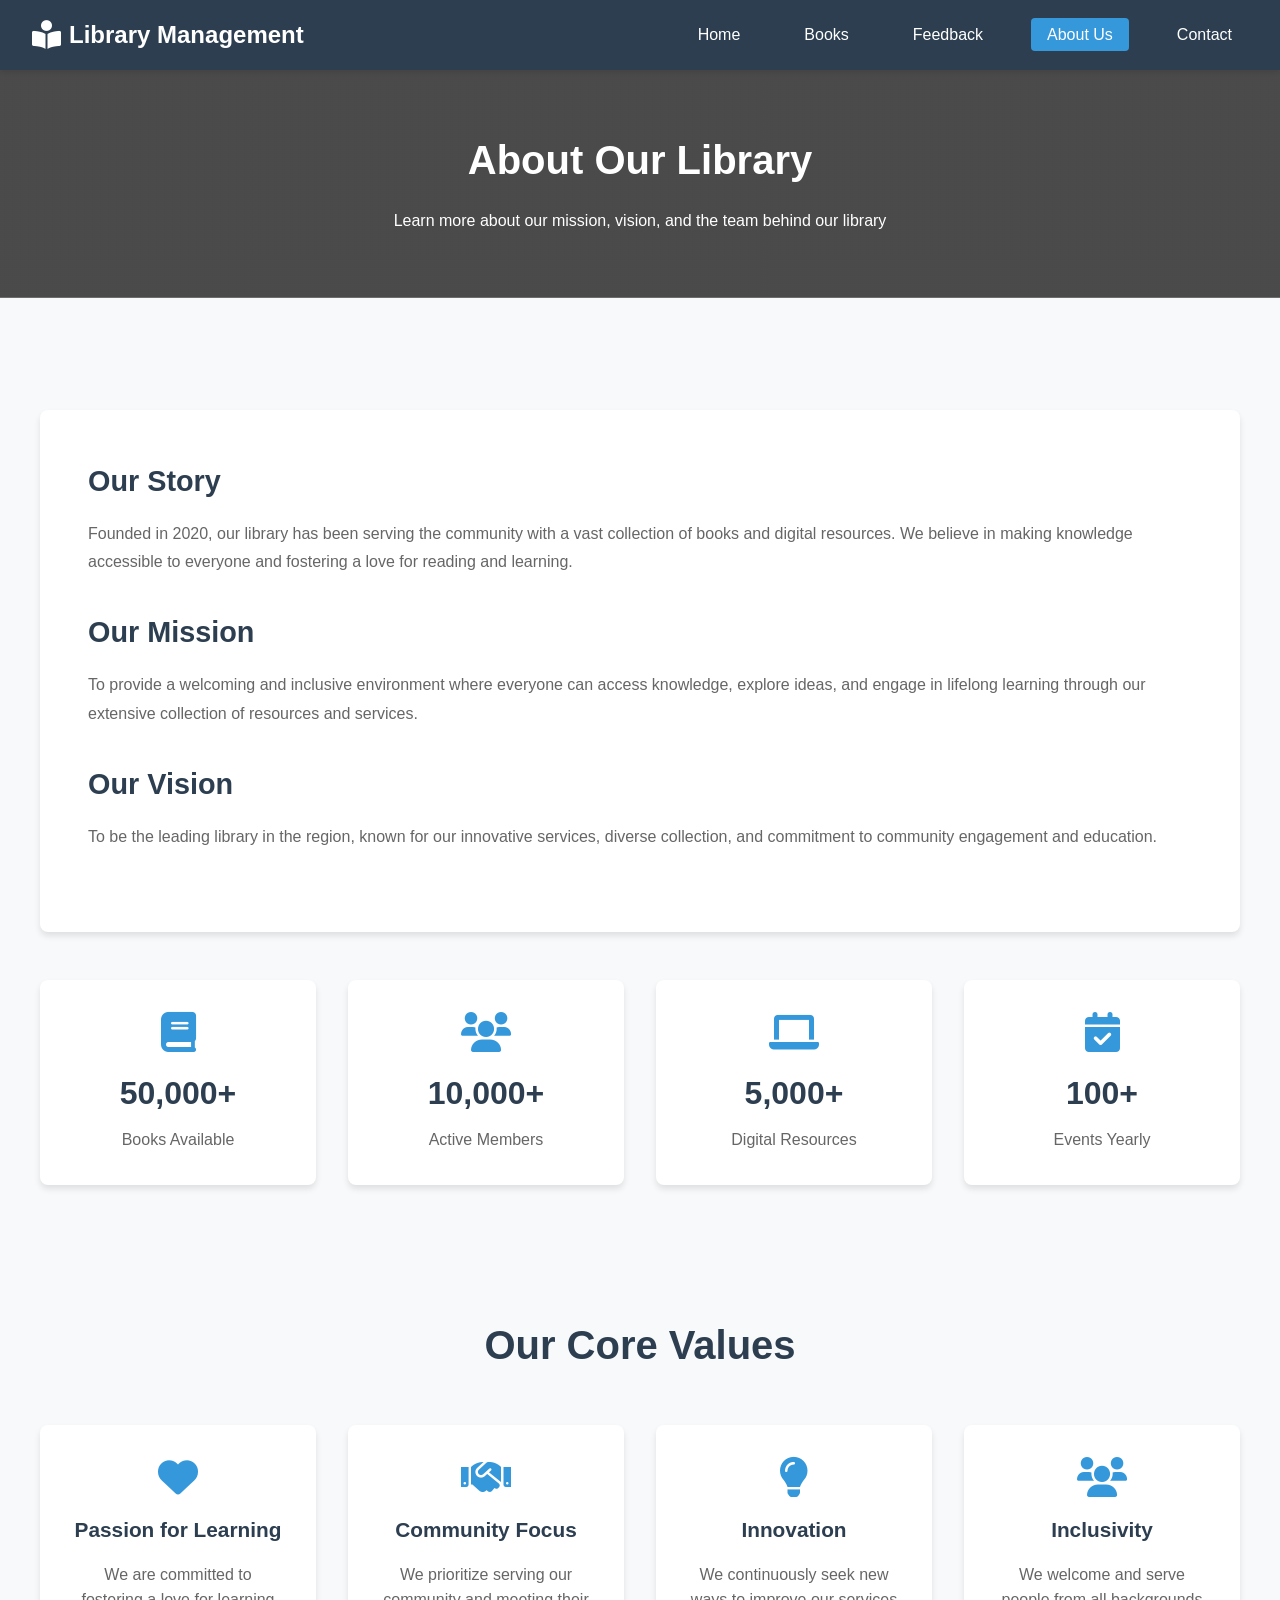
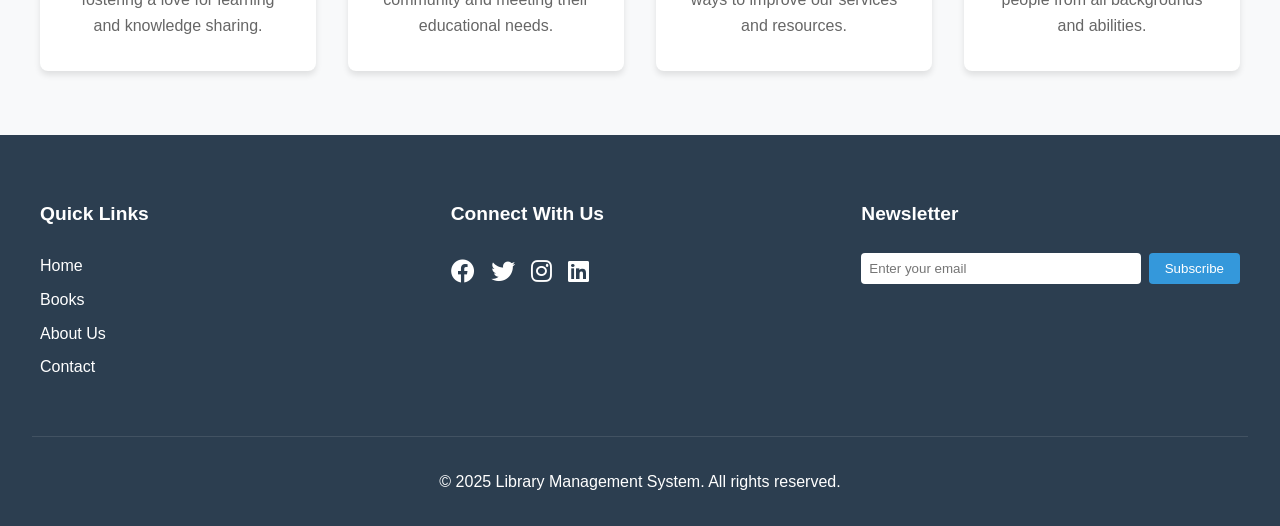
==== about.html @ fca78bbf "Add files via upload" ====
<!DOCTYPE html>
<html lang="en">
<head>
    <meta charset="UTF-8">
    <meta name="viewport" content="width=device-width, initial-scale=1.0">
    <title>Library Management System - About Us</title>
    <link rel="stylesheet" href="styles.css">
    <link rel="stylesheet" href="https://cdnjs.cloudflare.com/ajax/libs/font-awesome/6.0.0/css/all.min.css">
</head>
<body>
    <nav class="navbar">
        <div class="logo">
            <i class="fas fa-book-reader"></i>
            Library Management
        </div>
        <ul class="nav-links">
            <li><a href="index.html">Home</a></li>
            <li><a href="books.html">Books</a></li>
            <li><a href="feedback.html">Feedback</a></li>
            <li><a href="about.html" class="active">About Us</a></li>
            <li><a href="contact.html">Contact</a></li>
        </ul>
    </nav>

    <section class="page-header">
        <h1>About Our Library</h1>
        <p>Learn more about our mission, vision, and the team behind our library</p>
    </section>

    <section class="about-section">
        <div class="about-container">
            <div class="about-content">
                <h2>Our Story</h2>
                <p>Founded in 2020, our library has been serving the community with a vast collection of books and digital resources. We believe in making knowledge accessible to everyone and fostering a love for reading and learning.</p>
                
                <h2>Our Mission</h2>
                <p>To provide a welcoming and inclusive environment where everyone can access knowledge, explore ideas, and engage in lifelong learning through our extensive collection of resources and services.</p>

                <h2>Our Vision</h2>
                <p>To be the leading library in the region, known for our innovative services, diverse collection, and commitment to community engagement and education.</p>
            </div>

            <div class="stats-grid">
                <div class="stat-card">
                    <i class="fas fa-book"></i>
                    <h3>50,000+</h3>
                    <p>Books Available</p>
                </div>
                <div class="stat-card">
                    <i class="fas fa-users"></i>
                    <h3>10,000+</h3>
                    <p>Active Members</p>
                </div>
                <div class="stat-card">
                    <i class="fas fa-laptop"></i>
                    <h3>5,000+</h3>
                    <p>Digital Resources</p>
                </div>
                <div class="stat-card">
                    <i class="fas fa-calendar-check"></i>
                    <h3>100+</h3>
                    <p>Events Yearly</p>
                </div>
            </div>
        </div>
    </section>
    
    <section class="values-section">
        <h2>Our Core Values</h2>
        <div class="values-grid">
            <div class="value-card">
                <i class="fas fa-heart"></i>
                <h3>Passion for Learning</h3>
                <p>We are committed to fostering a love for learning and knowledge sharing.</p>
            </div>
            <div class="value-card">
                <i class="fas fa-handshake"></i>
                <h3>Community Focus</h3>
                <p>We prioritize serving our community and meeting their educational needs.</p>
            </div>
            <div class="value-card">
                <i class="fas fa-lightbulb"></i>
                <h3>Innovation</h3>
                <p>We continuously seek new ways to improve our services and resources.</p>
            </div>
            <div class="value-card">
                <i class="fas fa-users"></i>
                <h3>Inclusivity</h3>
                <p>We welcome and serve people from all backgrounds and abilities.</p>
            </div>
        </div>
    </section>

    <footer>
        <div class="footer-content">
            <div class="footer-section">
                <h3>Quick Links</h3>
                <ul>
                    <li><a href="index.html">Home</a></li>
                    <li><a href="books.html">Books</a></li>
                    <li><a href="about.html">About Us</a></li>
                    <li><a href="contact.html">Contact</a></li>
                </ul>
            </div>
            <div class="footer-section">
                <h3>Connect With Us</h3>
                <div class="social-links">
                    <a href="#"><i class="fab fa-facebook"></i></a>
                    <a href="#"><i class="fab fa-twitter"></i></a>
                    <a href="#"><i class="fab fa-instagram"></i></a>
                    <a href="#"><i class="fab fa-linkedin"></i></a>
                </div>
            </div>
            <div class="footer-section">
                <h3>Newsletter</h3>
                <form class="newsletter-form">
                    <input type="email" placeholder="Enter your email">
                    <button type="submit">Subscribe</button>
                </form>
            </div>
        </div>
        <div class="footer-bottom">
            <p>&copy; 2025 Library Management System. All rights reserved.</p>
        </div>
    </footer>
</body>
</html>
---- styles.css ----
/* Reset and base styles */
* {
    margin: 0;
    padding: 0;
    box-sizing: border-box;
    font-family: 'Arial', sans-serif;
}

body {
    line-height: 1.6;
    color: #333;
    background-color: #f8f9fa;
}

/* Navbar styles */
.navbar {
    background-color: #2c3e50;
    padding: 1rem 2rem;
    position: fixed;
    width: 100%;
    top: 0;
    z-index: 1000;
    display: flex;
    justify-content: space-between;
    align-items: center;
    box-shadow: 0 2px 5px rgba(0,0,0,0.1);
}

.logo {
    color: white;
    font-size: 1.5rem;
    font-weight: bold;
    display: flex;
    align-items: center;
    gap: 0.5rem;
}

.logo i {
    font-size: 1.8rem;
}

.nav-links {
    display: flex;
    list-style: none;
    gap: 2rem;
}

.nav-links a {
    color: white;
    text-decoration: none;
    font-weight: 500;
    transition: all 0.3s ease;
    padding: 0.5rem 1rem;
    border-radius: 4px;
}

.nav-links a:hover, .nav-links a.active {
    background-color: #3498db;
    color: white;
}

/* Hero section */
.hero {
    background: linear-gradient(rgba(0,0,0,0.7), rgba(0,0,0,0.7)), url('https://images.unsplash.com/photo-1507842217343-583bb7270b66?ixlib=rb-1.2.1&auto=format&fit=crop&w=1350&q=80');
    background-size: cover;
    background-position: center;
    height: 100vh;
    display: flex;
    flex-direction: column;
    justify-content: center;
    align-items: center;
    text-align: center;
    color: white;
    padding: 0 1rem;
    margin-top: 0;
}

.hero-content {
    max-width: 800px;
}

.hero h1 {
    font-size: 3.5rem;
    margin-bottom: 1.5rem;
    text-shadow: 2px 2px 4px rgba(0,0,0,0.3);
}

.hero p {
    font-size: 1.3rem;
    margin-bottom: 2rem;
}

.cta-button {
    display: inline-block;
    padding: 1rem 2rem;
    background-color: #3498db;
    color: white;
    text-decoration: none;
    border-radius: 4px;
    font-weight: bold;
    transition: all 0.3s ease;
}

.cta-button:hover {
    background-color: #2980b9;
    transform: translateY(-2px);
}

/* Features section */
.features {
    padding: 5rem 2rem;
    background-color: white;
}

.features h2 {
    text-align: center;
    margin-bottom: 3rem;
    color: #2c3e50;
    font-size: 2.5rem;
}

.features-grid {
    display: grid;
    grid-template-columns: repeat(auto-fit, minmax(250px, 1fr));
    gap: 2rem;
    max-width: 1200px;
    margin: 0 auto;
}

.feature-card {
    text-align: center;
    padding: 2rem;
    background: white;
    border-radius: 8px;
    box-shadow: 0 4px 6px rgba(0,0,0,0.1);
    transition: transform 0.3s ease;
}

.feature-card:hover {
    transform: translateY(-10px);
}

.feature-card i {
    font-size: 3rem;
    color: #3498db;
    margin-bottom: 1rem;
}

.feature-card h3 {
    color: #2c3e50;
    margin-bottom: 1rem;
}

/* Books section */
.page-header {
    background: linear-gradient(rgba(0,0,0,0.7), rgba(0,0,0,0.7)), url('https://images.unsplash.com/photo-1507842217343-583bb7270b66?ixlib=rb-1.2.1&auto=format&fit=crop&w=1350&q=80');
    background-size: cover;
    background-position: center;
    color: white;
    text-align: center;
    padding: 8rem 2rem 4rem;
    margin-bottom: 3rem;
}

.page-header h1 {
    font-size: 2.5rem;
    margin-bottom: 1rem;
}

.books-section {
    padding: 2rem;
    max-width: 1200px;
    margin: 0 auto;
}

.department {
    margin-bottom: 4rem;
}

.department h2 {
    color: #2c3e50;
    margin-bottom: 2rem;
    text-align: center;
    font-size: 2rem;
}

.book-grid {
    display: grid;
    grid-template-columns: repeat(auto-fit, minmax(250px, 1fr));
    gap: 2rem;
}

.book-card {
    background: white;
    border-radius: 8px;
    overflow: hidden;
    box-shadow: 0 4px 6px rgba(0,0,0,0.1);
    transition: transform 0.3s ease;
}

.book-card:hover {
    transform: translateY(-5px);
}

.book-card img {
    width: 100%;
    height: 300px;
    object-fit: cover;
}

.book-card h4 {
    padding: 1rem;
    color: #2c3e50;
    font-size: 1.2rem;
}

.book-card p {
    padding: 0 1rem;
    color: #666;
}

.book-details {
    padding: 1rem;
    display: flex;
    justify-content: space-between;
    align-items: center;
    border-top: 1px solid #eee;
}

.availability {
    padding: 0.3rem 0.8rem;
    border-radius: 20px;
    font-size: 0.9rem;
}

.available {
    background-color: #2ecc71;
    color: white;
}

.unavailable {
    background-color: #e74c3c;
    color: white;
}

.borrow-btn {
    padding: 0.5rem 1rem;
    background-color: #3498db;
    color: white;
    border: none;
    border-radius: 4px;
    cursor: pointer;
    transition: background-color 0.3s ease;
}

.borrow-btn:hover:not([disabled]) {
    background-color: #2980b9;
}

.borrow-btn[disabled] {
    background-color: #bdc3c7;
    cursor: not-allowed;
}

/* Testimonials section */
.testimonials {
    padding: 5rem 2rem;
    background-color: #f8f9fa;
}

.testimonials h2 {
    text-align: center;
    margin-bottom: 3rem;
    color: #2c3e50;
    font-size: 2.5rem;
}

.testimonial-grid {
    display: grid;
    grid-template-columns: repeat(auto-fit, minmax(300px, 1fr));
    gap: 2rem;
    max-width: 1200px;
    margin: 0 auto;
}

.testimonial-card {
    background: white;
    padding: 2rem;
    border-radius: 8px;
    box-shadow: 0 4px 6px rgba(0,0,0,0.1);
}

.testimonial-card i {
    color: #3498db;
    font-size: 2rem;
    margin-bottom: 1rem;
}

.testimonial-author {
    margin-top: 1rem;
    color: #666;
    font-style: italic;
}

/* Footer */
footer {
    background-color: #2c3e50;
    color: white;
    padding: 4rem 2rem 2rem;
}

.footer-content {
    display: grid;
    grid-template-columns: repeat(auto-fit, minmax(250px, 1fr));
    gap: 2rem;
    max-width: 1200px;
    margin: 0 auto;
}

.footer-section h3 {
    margin-bottom: 1.5rem;
    font-size: 1.2rem;
}

.footer-section ul {
    list-style: none;
}

.footer-section ul li {
    margin-bottom: 0.5rem;
}

.footer-section a {
    color: white;
    text-decoration: none;
    transition: color 0.3s ease;
}

.footer-section a:hover {
    color: #3498db;
}

.social-links {
    display: flex;
    gap: 1rem;
}

.social-links a {
    color: white;
    font-size: 1.5rem;
    transition: color 0.3s ease;
}

.social-links a:hover {
    color: #3498db;
}

.newsletter-form {
    display: flex;
    gap: 0.5rem;
}

.newsletter-form input {
    padding: 0.5rem;
    border: none;
    border-radius: 4px;
    flex: 1;
}

.newsletter-form button {
    padding: 0.5rem 1rem;
    background-color: #3498db;
    color: white;
    border: none;
    border-radius: 4px;
    cursor: pointer;
    transition: background-color 0.3s ease;
}

.newsletter-form button:hover {
    background-color: #2980b9;
}

.footer-bottom {
    text-align: center;
    margin-top: 3rem;
    padding-top: 2rem;
    border-top: 1px solid rgba(255,255,255,0.1);
}

/* Responsive design */
@media (max-width: 768px) {
    .navbar {
        flex-direction: column;
        padding: 1rem;
    }

    .nav-links {
        margin-top: 1rem;
        gap: 1rem;
        flex-wrap: wrap;
        justify-content: center;
    }

    .hero h1 {
        font-size: 2.5rem;
    }

    .features-grid,
    .book-grid,
    .testimonial-grid {
        grid-template-columns: 1fr;
    }

    .footer-content {
        grid-template-columns: 1fr;
        text-align: center;
    }

    .social-links {
        justify-content: center;
    }

    .newsletter-form {
        flex-direction: column;
    }
}

/* Feedback section */
.feedback-section {
    padding: 4rem 2rem;
    background-color: #f8f9fa;
}

.feedback-container {
    max-width: 800px;
    margin: 0 auto;
    background: white;
    padding: 3rem;
    border-radius: 8px;
    box-shadow: 0 4px 6px rgba(0,0,0,0.1);
}

.feedback-form {
    display: flex;
    flex-direction: column;
    gap: 1.5rem;
}

.form-group {
    display: flex;
    flex-direction: column;
    gap: 0.5rem;
}

.form-group label {
    color: #2c3e50;
    font-weight: 500;
}

.form-group input,
.form-group select,
.form-group textarea {
    padding: 0.8rem;
    border: 1px solid #ddd;
    border-radius: 4px;
    font-size: 1rem;
    transition: border-color 0.3s ease;
}

.form-group input:focus,
.form-group select:focus,
.form-group textarea:focus {
    outline: none;
    border-color: #3498db;
}

.form-group textarea {
    height: 150px;
    resize: vertical;
}

/* Rating system */
.rating {
    display: flex;
    flex-direction: row-reverse;
    justify-content: flex-end;
    gap: 0.5rem;
}

.rating input {
    display: none;
}

.rating label {
    cursor: pointer;
    font-size: 1.5rem;
    color: #ddd;
    transition: color 0.3s ease;
}

.rating label:hover,
.rating label:hover ~ label,
.rating input:checked ~ label {
    color: #f1c40f;
}

.submit-btn {
    display: flex;
    align-items: center;
    justify-content: center;
    gap: 0.5rem;
    padding: 1rem 2rem;
    background-color: #3498db;
    color: white;
    border: none;
    border-radius: 4px;
    font-size: 1.1rem;
    cursor: pointer;
    transition: all 0.3s ease;
}

.submit-btn:hover {
    background-color: #2980b9;
    transform: translateY(-2px);
}

.submit-btn i {
    font-size: 1.2rem;
}

/* About section */
.about-section {
    padding: 4rem 2rem;
    background-color: #f8f9fa;
}

.about-container {
    max-width: 1200px;
    margin: 0 auto;
}

.about-content {
    background: white;
    padding: 3rem;
    border-radius: 8px;
    box-shadow: 0 4px 6px rgba(0,0,0,0.1);
    margin-bottom: 3rem;
}

.about-content h2 {
    color: #2c3e50;
    margin-bottom: 1rem;
    font-size: 1.8rem;
}

.about-content p {
    margin-bottom: 2rem;
    line-height: 1.8;
    color: #666;
}

.stats-grid {
    display: grid;
    grid-template-columns: repeat(auto-fit, minmax(200px, 1fr));
    gap: 2rem;
    margin-top: 3rem;
}

.stat-card {
    background: white;
    padding: 2rem;
    border-radius: 8px;
    text-align: center;
    box-shadow: 0 4px 6px rgba(0,0,0,0.1);
    transition: transform 0.3s ease;
}

.stat-card:hover {
    transform: translateY(-5px);
}

.stat-card i {
    font-size: 2.5rem;
    color: #3498db;
    margin-bottom: 1rem;
}

.stat-card h3 {
    font-size: 2rem;
    color: #2c3e50;
    margin-bottom: 0.5rem;
}

.stat-card p {
    color: #666;
}

/* Team section */
.team-section {
    padding: 4rem 2rem;
    background-color: white;
}

.team-section h2 {
    text-align: center;
    color: #2c3e50;
    margin-bottom: 3rem;
    font-size: 2.5rem;
}

.team-grid {
    display: grid;
    grid-template-columns: repeat(auto-fit, minmax(250px, 1fr));
    gap: 2rem;
    max-width: 1200px;
    margin: 0 auto;
}

.team-card {
    background: white;
    border-radius: 8px;
    overflow: hidden;
    box-shadow: 0 4px 6px rgba(0,0,0,0.1);
    text-align: center;
    transition: transform 0.3s ease;
}

.team-card:hover {
    transform: translateY(-5px);
}

.team-card img {
    width: 100%;
    height: 300px;
    object-fit: cover;
}

.team-card h3 {
    color: #2c3e50;
    margin: 1rem 0 0.5rem;
    font-size: 1.3rem;
}

.team-card p {
    color: #666;
    margin-bottom: 1rem;
}

.team-card .social-links {
    padding: 1rem;
    background-color: #f8f9fa;
}

.team-card .social-links a {
    color: #2c3e50;
    font-size: 1.2rem;
    margin: 0 0.5rem;
    transition: color 0.3s ease;
}

.team-card .social-links a:hover {
    color: #3498db;
}

/* Values section */
.values-section {
    padding: 4rem 2rem;
    background-color: #f8f9fa;
}

.values-section h2 {
    text-align: center;
    color: #2c3e50;
    margin-bottom: 3rem;
    font-size: 2.5rem;
}

.values-grid {
    display: grid;
    grid-template-columns: repeat(auto-fit, minmax(250px, 1fr));
    gap: 2rem;
    max-width: 1200px;
    margin: 0 auto;
}

.value-card {
    background: white;
    padding: 2rem;
    border-radius: 8px;
    text-align: center;
    box-shadow: 0 4px 6px rgba(0,0,0,0.1);
    transition: transform 0.3s ease;
}

.value-card:hover {
    transform: translateY(-5px);
}

.value-card i {
    font-size: 2.5rem;
    color: #3498db;
    margin-bottom: 1rem;
}

.value-card h3 {
    color: #2c3e50;
    margin-bottom: 1rem;
    font-size: 1.3rem;
}

.value-card p {
    color: #666;
    line-height: 1.6;
}

/* Contact Page Styles */
.contact-section {
    padding: 4rem 2rem;
    background-color: #f8f9fa;
}

.contact-container {
    max-width: 1200px;
    margin: 0 auto;
    display: grid;
    grid-template-columns: 1fr 1fr;
    gap: 2rem;
}

.contact-info {
    display: grid;
    grid-template-columns: repeat(2, 1fr);
    gap: 1.5rem;
}

.info-card {
    background: white;
    padding: 2rem;
    border-radius: 10px;
    box-shadow: 0 2px 15px rgba(0, 0, 0, 0.1);
    text-align: center;
    transition: transform 0.3s ease;
}

.info-card:hover {
    transform: translateY(-5px);
}

.info-card i {
    font-size: 2rem;
    color: #2c3e50;
    margin-bottom: 1rem;
}

.info-card h3 {
    color: #2c3e50;
    margin-bottom: 1rem;
}

.info-card p {
    color: #666;
    margin: 0.5rem 0;
}

.contact-form-container {
    background: white;
    padding: 2rem;
    border-radius: 10px;
    box-shadow: 0 2px 15px rgba(0, 0, 0, 0.1);
}

.contact-form-container h2 {
    color: #2c3e50;
    margin-bottom: 2rem;
    text-align: center;
}

.contact-form {
    display: flex;
    flex-direction: column;
    gap: 1.5rem;
}

.contact-form .form-group {
    display: flex;
    flex-direction: column;
    gap: 0.5rem;
}

.contact-form label {
    color: #2c3e50;
    font-weight: 500;
}

.contact-form input,
.contact-form textarea {
    padding: 0.8rem;
    border: 1px solid #ddd;
    border-radius: 5px;
    font-size: 1rem;
    transition: border-color 0.3s ease;
}

.contact-form input:focus,
.contact-form textarea:focus {
    border-color: #2c3e50;
    outline: none;
}

.contact-form textarea {
    height: 150px;
    resize: vertical;
}

.contact-form .submit-btn {
    background-color: #2c3e50;
    color: white;
    padding: 1rem;
    border: none;
    border-radius: 5px;
    font-size: 1rem;
    cursor: pointer;
    display: flex;
    align-items: center;
    justify-content: center;
    gap: 0.5rem;
    transition: background-color 0.3s ease, transform 0.3s ease;
}

.contact-form .submit-btn:hover {
    background-color: #34495e;
    transform: translateY(-2px);
}

.map-section {
    padding: 4rem 2rem;
    background-color: white;
}

.map-section h2 {
    text-align: center;
    color: #2c3e50;
    margin-bottom: 2rem;
}

.map-container {
    max-width: 1200px;
    margin: 0 auto;
    border-radius: 10px;
    overflow: hidden;
    box-shadow: 0 2px 15px rgba(0, 0, 0, 0.1);
}

/* Responsive Design for Contact Page */
@media (max-width: 768px) {
    .contact-container {
        grid-template-columns: 1fr;
    }

    .contact-info {
        grid-template-columns: 1fr;
    }

    .info-card {
        padding: 1.5rem;
    }
}
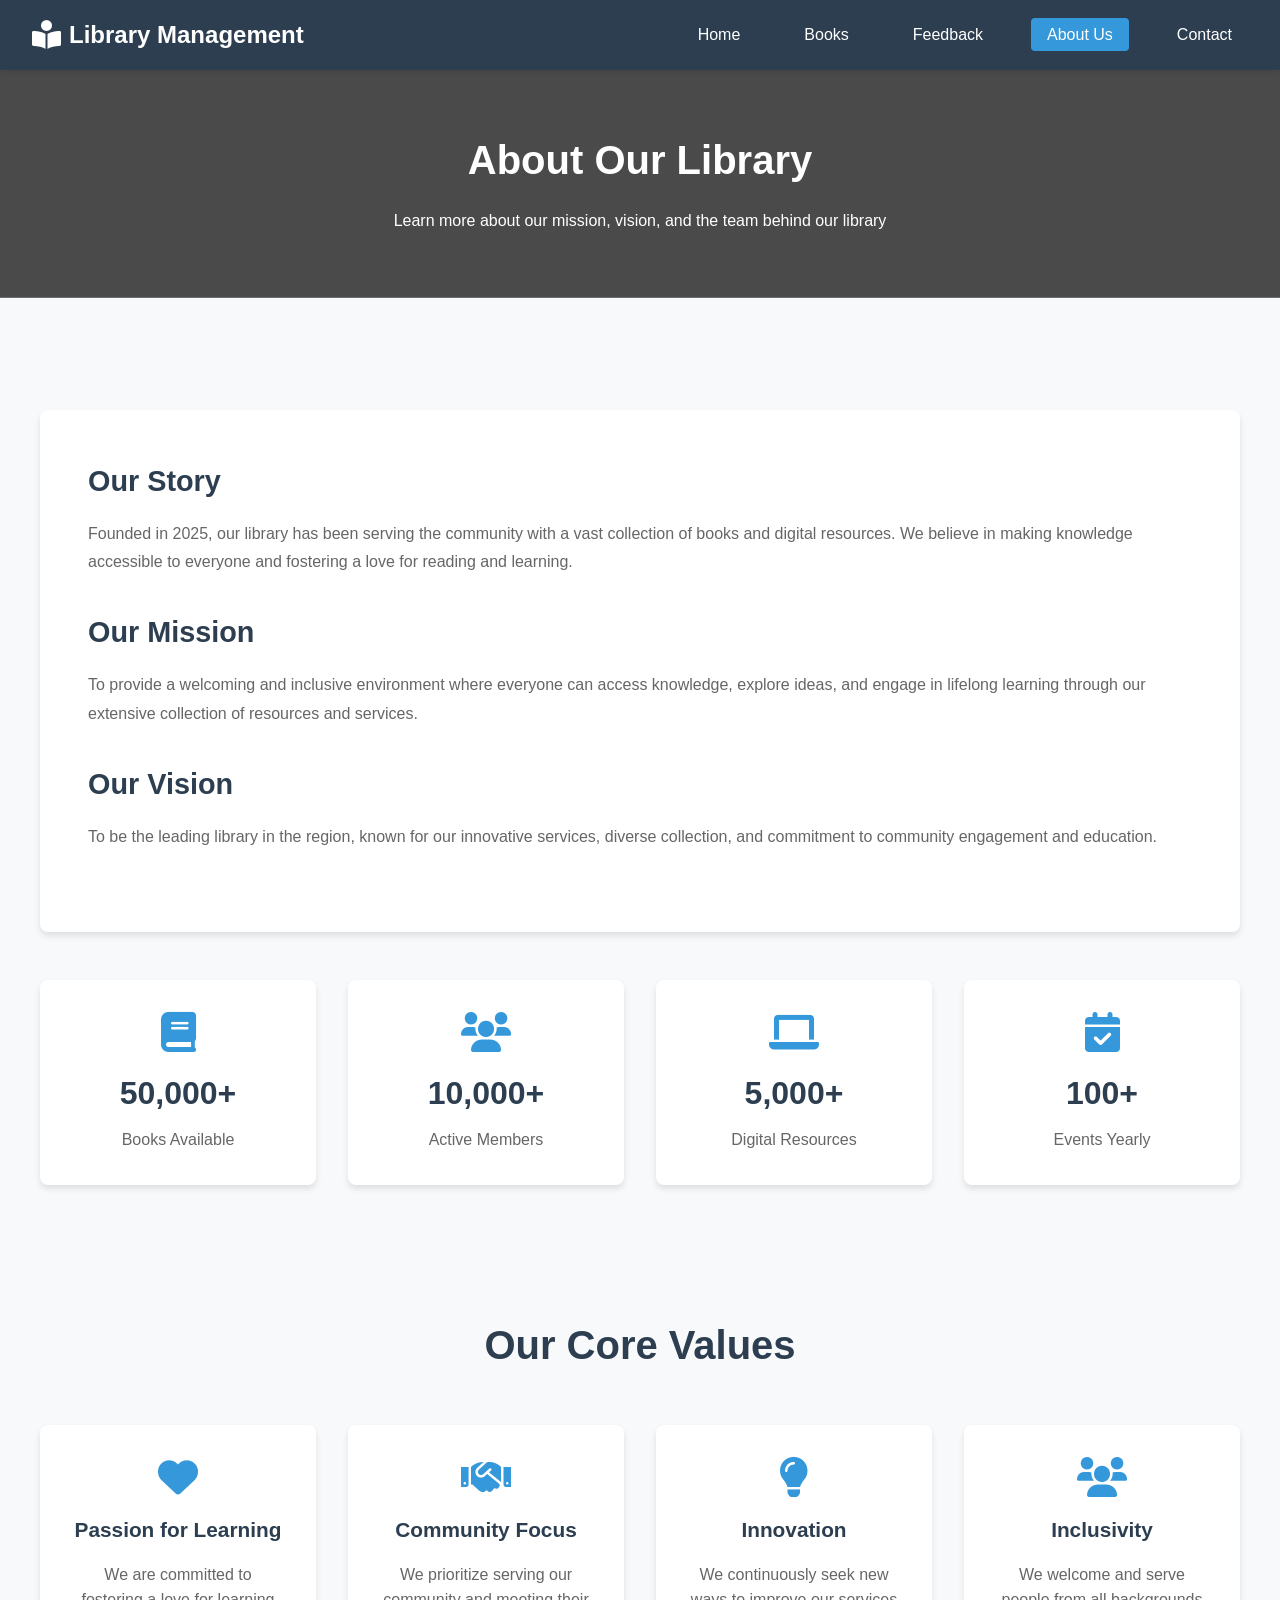
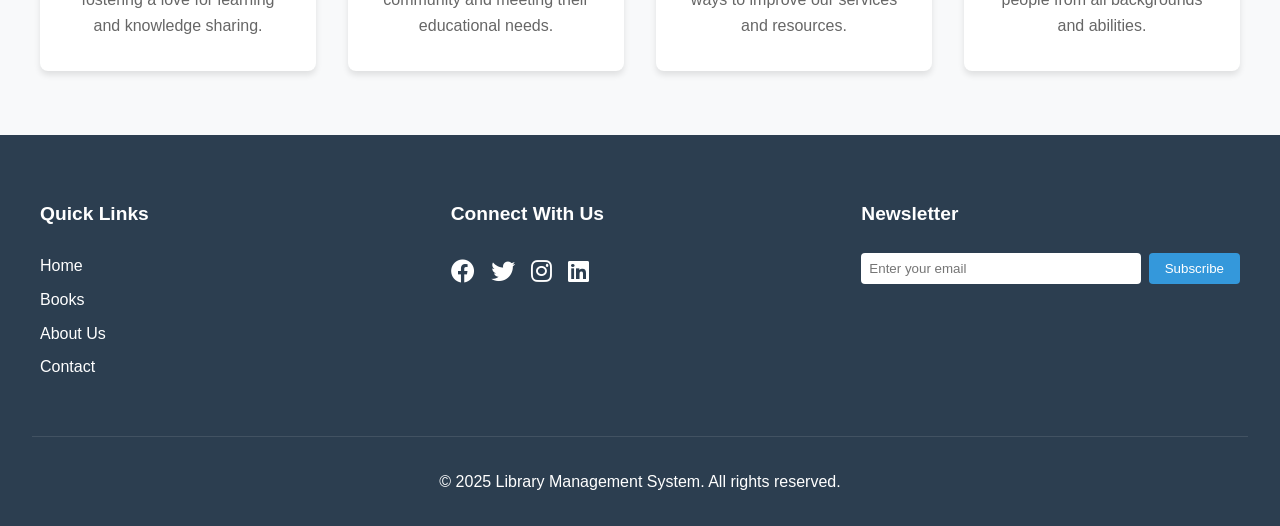
==== commit d0329d4a: "Update about.html" ====
--- a/about.html
+++ b/about.html
@@ -31,7 +31,7 @@
         <div class="about-container">
             <div class="about-content">
                 <h2>Our Story</h2>
-                <p>Founded in 2020, our library has been serving the community with a vast collection of books and digital resources. We believe in making knowledge accessible to everyone and fostering a love for reading and learning.</p>
+                <p>Founded in 2025, our library has been serving the community with a vast collection of books and digital resources. We believe in making knowledge accessible to everyone and fostering a love for reading and learning.</p>
                 
                 <h2>Our Mission</h2>
                 <p>To provide a welcoming and inclusive environment where everyone can access knowledge, explore ideas, and engage in lifelong learning through our extensive collection of resources and services.</p>
@@ -124,4 +124,4 @@
         </div>
     </footer>
 </body>
-</html> +</html> 
